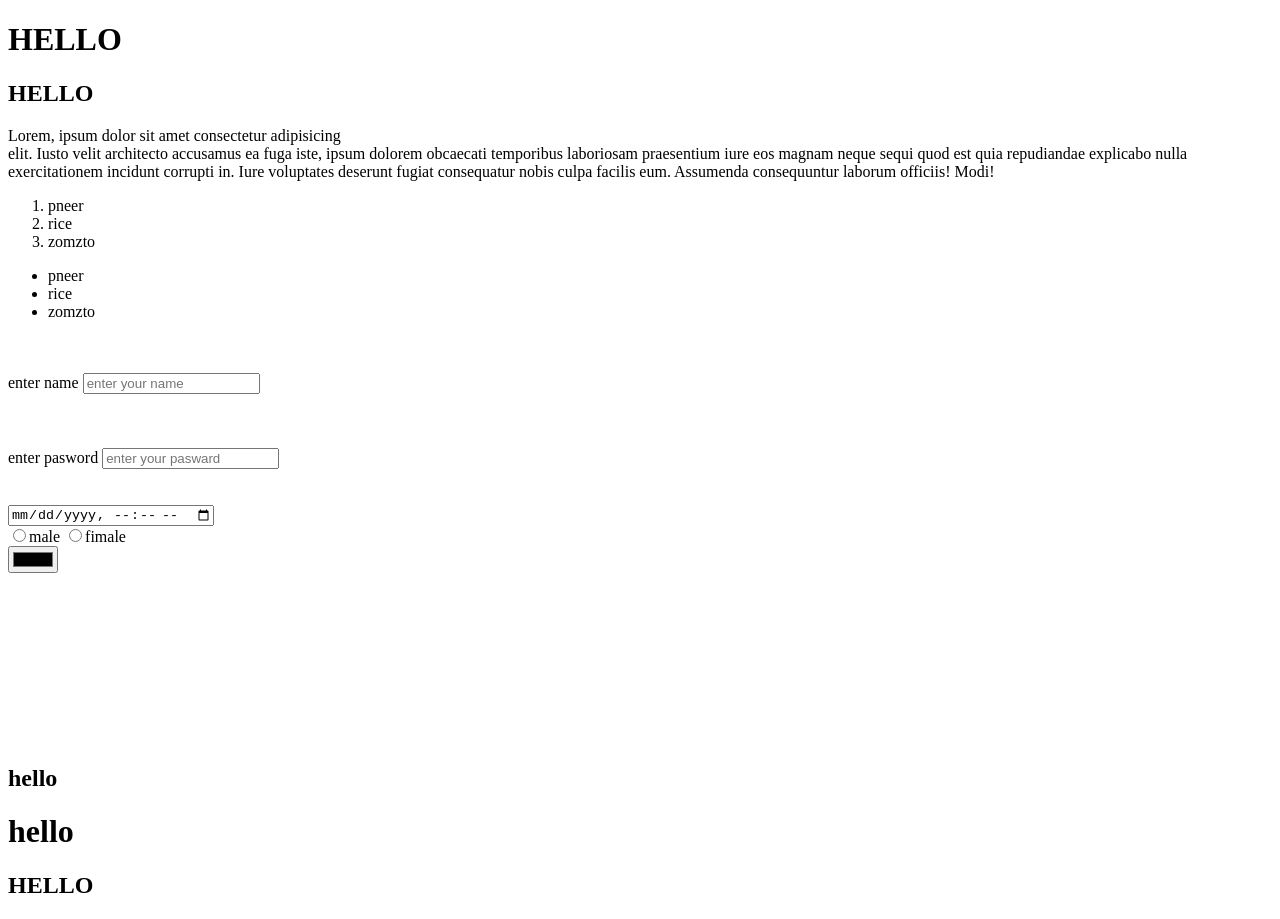
==== index.html @ 803e21fe "final code" ====
<!DOCTYPE html>
<html lang="en">
<head>
    <meta charset="UTF-8">
    <meta name="viewport" content="width=device-width, initial-scale=1.0">
    <title>Document</title>
</head>
<body>
    <h1>HELLO</h1>
    <h2>HELLO</h2>
    <p>Lorem, ipsum dolor sit amet consectetur adipisicing <br>elit. Iusto velit architecto accusamus ea fuga iste, ipsum dolorem obcaecati temporibus laboriosam praesentium iure eos magnam neque sequi quod est quia repudiandae explicabo nulla exercitationem incidunt corrupti in. Iure voluptates deserunt fugiat consequatur nobis culpa facilis eum. Assumenda consequuntur laborum officiis! Modi!</p>
    <ol>
        <li>
            pneer
        </li>
        <li>
            rice
        </li>
        <li>
            zomzto 
        </li>

    </ol>
    
    <ul>
          <li>
            pneer
        </li>
        <li>
            rice
        </li>
        <li>
            zomzto 
        </li>
         </ul>
     <img src="https://static.vecteezy.com/system/resources/thumbnails/053/733/179/small/every-detail-of-a-sleek-modern-car-captured-in-close-up-photo.jpg" alt="" sizes="" srcset="">
     <br> <br>
     <a href="">
        
     </a>


    
    <form >
       enter name <input type="text" placeholder="enter your name ">
       <br><br><br><br>
       enter pasword <input type="password" placeholder="enter your pasward">
       <br><br><br>
       <input type="datetime-local">
       <br>
       <input type="radio">male
       <input type="radio">fimale
       <br>
       <input type="color">
       <br><br>
       <video autoplay loop muted src="c:\Users\admin\Desktop\WEB\WhatsApp Video 2026-02-20 at 2.45.41 PM.mp4"></video>
    <div>
        <h2>
            hello
        </h2>
        <h1>hello

        </h1>
        <h2>
            HELLO
        </h2>
    </div>
    </form>
</body>
</html>
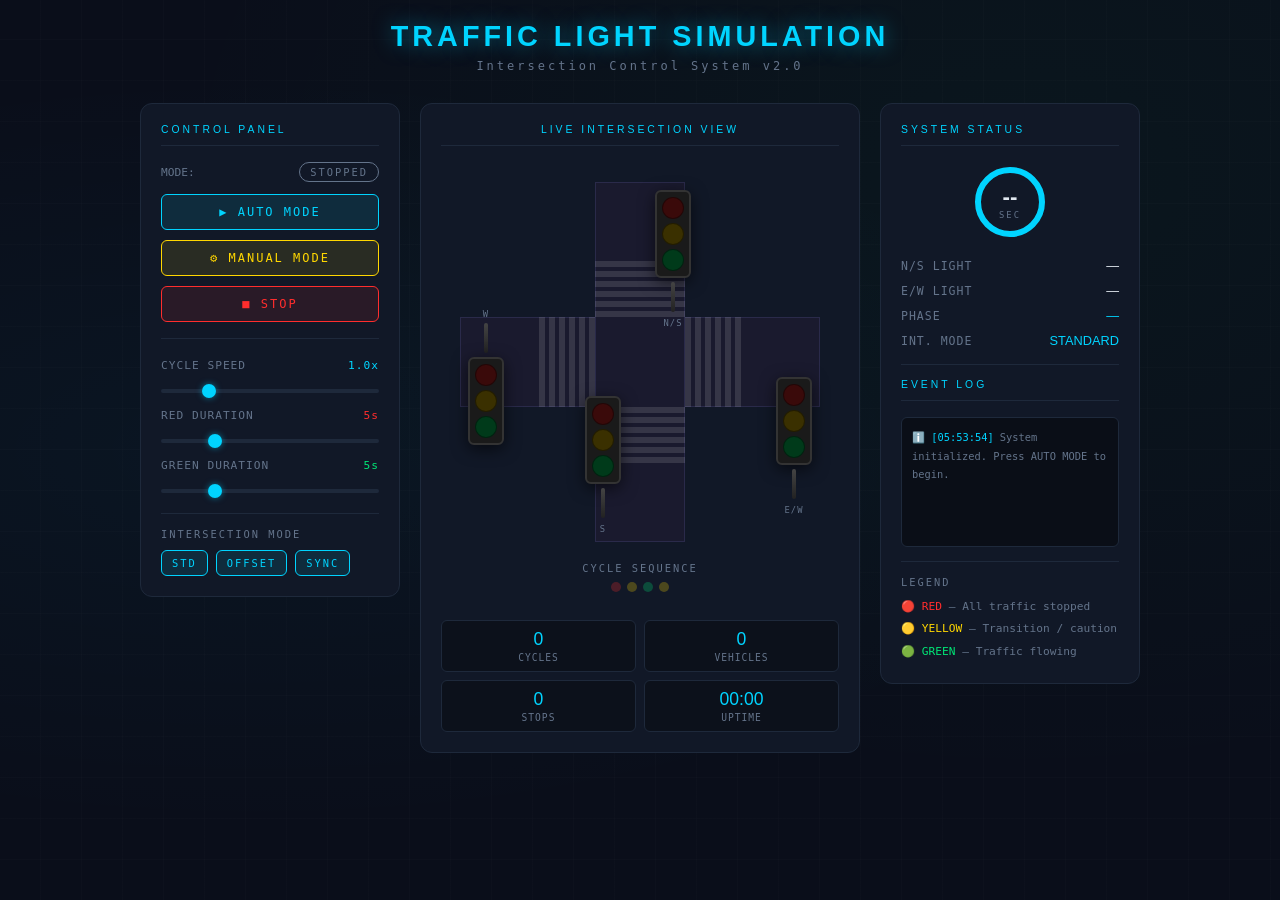
==== commit 237399eb: "Rename H.html to index.html" ====
--- a/index.html
+++ b/index.html
@@ -1,70 +1,1010 @@
 <!DOCTYPE html>
 <html lang="en">
 <head>
-    <meta charset="UTF-8">
-    <meta name="viewport" content="width=device-width, initial-scale=1.0">
-    <title>Document</title>
+<meta charset="UTF-8">
+<meta name="viewport" content="width=device-width, initial-scale=1.0">
+<title>Traffic Light Simulation</title>
+<style>
+  @import url('https://fonts.googleapis.com/css2?family=Share+Tech+Mono&family=Orbitron:wght@400;700;900&display=swap');
+
+  :root {
+    --bg: #0a0e1a;
+    --panel: #111827;
+    --border: #1e293b;
+    --accent: #00d4ff;
+    --red: #ff2d2d;
+    --yellow: #ffd700;
+    --green: #00e676;
+    --red-dim: #3a0a0a;
+    --yellow-dim: #3a3000;
+    --green-dim: #003a1a;
+    --text: #e2e8f0;
+    --muted: #64748b;
+  }
+
+  * { box-sizing: border-box; margin: 0; padding: 0; }
+
+  body {
+    background: var(--bg);
+    font-family: 'Share Tech Mono', monospace;
+    color: var(--text);
+    min-height: 100vh;
+    display: flex;
+    flex-direction: column;
+    align-items: center;
+    padding: 20px;
+    background-image:
+      radial-gradient(ellipse at 20% 50%, rgba(0,212,255,0.04) 0%, transparent 60%),
+      radial-gradient(ellipse at 80% 20%, rgba(0,230,118,0.04) 0%, transparent 60%),
+      repeating-linear-gradient(0deg, transparent, transparent 40px, rgba(255,255,255,0.01) 40px, rgba(255,255,255,0.01) 41px),
+      repeating-linear-gradient(90deg, transparent, transparent 40px, rgba(255,255,255,0.01) 40px, rgba(255,255,255,0.01) 41px);
+  }
+
+  header {
+    text-align: center;
+    margin-bottom: 30px;
+  }
+
+  header h1 {
+    font-family: 'Orbitron', sans-serif;
+    font-size: 1.8rem;
+    font-weight: 900;
+    letter-spacing: 4px;
+    color: var(--accent);
+    text-shadow: 0 0 20px rgba(0,212,255,0.5);
+    text-transform: uppercase;
+  }
+
+  header p {
+    color: var(--muted);
+    font-size: 0.75rem;
+    letter-spacing: 3px;
+    margin-top: 6px;
+  }
+
+  .main-layout {
+    display: grid;
+    grid-template-columns: 260px 1fr 260px;
+    gap: 20px;
+    width: 100%;
+    max-width: 1000px;
+    align-items: start;
+  }
+
+  .panel {
+    background: var(--panel);
+    border: 1px solid var(--border);
+    border-radius: 12px;
+    padding: 20px;
+  }
+
+  .panel-title {
+    font-family: 'Orbitron', sans-serif;
+    font-size: 0.65rem;
+    letter-spacing: 3px;
+    color: var(--accent);
+    text-transform: uppercase;
+    margin-bottom: 16px;
+    padding-bottom: 10px;
+    border-bottom: 1px solid var(--border);
+  }
+
+  /* ── Intersection Scene ── */
+  .scene-panel {
+    display: flex;
+    flex-direction: column;
+    align-items: center;
+    gap: 20px;
+  }
+
+  .intersection-wrapper {
+    position: relative;
+    width: 360px;
+    height: 360px;
+  }
+
+  /* Road */
+  .road-h, .road-v {
+    position: absolute;
+    background: #1a1a2e;
+    border: 1px solid #2a2a4a;
+  }
+  .road-h { left: 0; right: 0; top: 50%; transform: translateY(-50%); height: 90px; }
+  .road-v { top: 0; bottom: 0; left: 50%; transform: translateX(-50%); width: 90px; }
+
+  /* Lane markings */
+  .lane-mark {
+    position: absolute;
+    background: rgba(255,255,255,0.15);
+  }
+  .lane-mark.h { height: 3px; width: 40px; top: 50%; transform: translateY(-50%); }
+  .lane-mark.v { width: 3px; height: 40px; left: 50%; transform: translateX(-50%); }
+
+  /* Crosswalk stripes */
+  .crosswalk {
+    position: absolute;
+    display: flex;
+    gap: 4px;
+  }
+  .crosswalk.top { bottom: calc(50% + 45px); left: 50%; transform: translateX(-50%); flex-direction: column; }
+  .crosswalk.bottom { top: calc(50% + 45px); left: 50%; transform: translateX(-50%); flex-direction: column; }
+  .crosswalk.left { right: calc(50% + 45px); top: 50%; transform: translateY(-50%); flex-direction: row; }
+  .crosswalk.right { left: calc(50% + 45px); top: 50%; transform: translateY(-50%); flex-direction: row; }
+
+  .stripe-h { width: 90px; height: 6px; background: rgba(255,255,255,0.12); }
+  .stripe-v { height: 90px; width: 6px; background: rgba(255,255,255,0.12); }
+
+  /* Ground */
+  .ground {
+    position: absolute;
+    inset: 0;
+    z-index: -1;
+    background: #12151f;
+    border-radius: 8px;
+  }
+
+  /* Traffic Lights on poles */
+  .tl-pole {
+    position: absolute;
+    display: flex;
+    flex-direction: column;
+    align-items: center;
+    gap: 4px;
+  }
+
+  .pole-stick {
+    width: 4px;
+    height: 30px;
+    background: linear-gradient(to bottom, #444, #222);
+    border-radius: 2px;
+  }
+
+  .tl-box {
+    width: 36px;
+    background: #1a1a1a;
+    border: 2px solid #333;
+    border-radius: 6px;
+    padding: 5px;
+    display: flex;
+    flex-direction: column;
+    gap: 4px;
+    align-items: center;
+    box-shadow: 0 4px 16px rgba(0,0,0,0.6);
+  }
+
+  .bulb {
+    width: 22px;
+    height: 22px;
+    border-radius: 50%;
+    border: 1.5px solid rgba(0,0,0,0.4);
+    transition: box-shadow 0.3s ease, background 0.3s ease;
+  }
+
+  .bulb.red-off   { background: var(--red-dim); }
+  .bulb.yellow-off{ background: var(--yellow-dim); }
+  .bulb.green-off { background: var(--green-dim); }
+
+  .bulb.red-on    { background: var(--red);    box-shadow: 0 0 10px 4px rgba(255,45,45,0.7),  0 0 20px 6px rgba(255,45,45,0.3); }
+  .bulb.yellow-on { background: var(--yellow); box-shadow: 0 0 10px 4px rgba(255,215,0,0.7),  0 0 20px 6px rgba(255,215,0,0.3); }
+  .bulb.green-on  { background: var(--green);  box-shadow: 0 0 10px 4px rgba(0,230,118,0.7),  0 0 20px 6px rgba(0,230,118,0.3); }
+
+  /* Position lights around intersection */
+  .tl-north { top: 8px; left: 50%; transform: translateX(15px); flex-direction: column; }
+  .tl-south { bottom: 8px; left: 50%; transform: translateX(-55px); flex-direction: column-reverse; }
+  .tl-east  { right: 8px; top: 50%; transform: translateY(15px); flex-direction: column; }
+  .tl-west  { left: 8px; top: 50%; transform: translateY(-55px); flex-direction: column; }
+
+  /* Direction label */
+  .dir-label {
+    font-size: 0.55rem;
+    letter-spacing: 1px;
+    color: var(--muted);
+    margin-top: 2px;
+  }
+
+  /* Vehicles */
+  .vehicle {
+    position: absolute;
+    width: 28px;
+    height: 16px;
+    border-radius: 4px;
+    transition: transform 0.5s linear, opacity 0.3s;
+  }
+
+  /* ── Controls ── */
+  .control-row {
+    display: flex;
+    flex-direction: column;
+    gap: 10px;
+  }
+
+  .btn {
+    font-family: 'Share Tech Mono', monospace;
+    font-size: 0.75rem;
+    letter-spacing: 2px;
+    text-transform: uppercase;
+    padding: 10px 14px;
+    border-radius: 6px;
+    border: 1px solid;
+    cursor: pointer;
+    transition: all 0.2s ease;
+  }
+
+  .btn-primary {
+    background: rgba(0,212,255,0.1);
+    border-color: var(--accent);
+    color: var(--accent);
+  }
+  .btn-primary:hover { background: rgba(0,212,255,0.2); box-shadow: 0 0 12px rgba(0,212,255,0.3); }
+
+  .btn-danger {
+    background: rgba(255,45,45,0.1);
+    border-color: var(--red);
+    color: var(--red);
+  }
+  .btn-danger:hover { background: rgba(255,45,45,0.2); }
+
+  .btn-warning {
+    background: rgba(255,215,0,0.1);
+    border-color: var(--yellow);
+    color: var(--yellow);
+  }
+  .btn-warning:hover { background: rgba(255,215,0,0.2); }
+
+  .btn-success {
+    background: rgba(0,230,118,0.1);
+    border-color: var(--green);
+    color: var(--green);
+  }
+  .btn-success:hover { background: rgba(0,230,118,0.2); }
+
+  /* Speed slider */
+  .slider-group { margin-top: 6px; }
+  .slider-label {
+    font-size: 0.7rem;
+    color: var(--muted);
+    letter-spacing: 1px;
+    margin-bottom: 6px;
+    display: flex;
+    justify-content: space-between;
+  }
+
+  input[type=range] {
+    width: 100%;
+    -webkit-appearance: none;
+    height: 4px;
+    border-radius: 2px;
+    background: var(--border);
+    outline: none;
+  }
+  input[type=range]::-webkit-slider-thumb {
+    -webkit-appearance: none;
+    width: 14px; height: 14px;
+    border-radius: 50%;
+    background: var(--accent);
+    cursor: pointer;
+    box-shadow: 0 0 6px rgba(0,212,255,0.5);
+  }
+
+  /* ── Status / Log Panel ── */
+  .status-grid {
+    display: flex;
+    flex-direction: column;
+    gap: 10px;
+    margin-bottom: 16px;
+  }
+
+  .status-item {
+    display: flex;
+    justify-content: space-between;
+    align-items: center;
+    font-size: 0.72rem;
+  }
+
+  .status-key { color: var(--muted); letter-spacing: 1px; }
+  .status-val { font-family: 'Orbitron', sans-serif; font-size: 0.8rem; }
+  .status-val.red    { color: var(--red); }
+  .status-val.yellow { color: var(--yellow); }
+  .status-val.green  { color: var(--green); }
+  .status-val.accent { color: var(--accent); }
+
+  /* Timer ring */
+  .timer-ring-wrap {
+    display: flex;
+    justify-content: center;
+    margin: 10px 0 16px;
+  }
+
+  .timer-ring {
+    position: relative;
+    width: 80px;
+    height: 80px;
+  }
+
+  .timer-ring svg { transform: rotate(-90deg); }
+
+  .timer-ring-text {
+    position: absolute;
+    inset: 0;
+    display: flex;
+    flex-direction: column;
+    align-items: center;
+    justify-content: center;
+  }
+
+  .timer-num {
+    font-family: 'Orbitron', sans-serif;
+    font-size: 1.4rem;
+    font-weight: 700;
+  }
+
+  .timer-sub {
+    font-size: 0.55rem;
+    letter-spacing: 2px;
+    color: var(--muted);
+  }
+
+  /* Log */
+  .log-box {
+    background: rgba(0,0,0,0.4);
+    border: 1px solid var(--border);
+    border-radius: 6px;
+    padding: 10px;
+    height: 130px;
+    overflow-y: auto;
+    font-size: 0.65rem;
+    line-height: 1.8;
+  }
+
+  .log-box::-webkit-scrollbar { width: 4px; }
+  .log-box::-webkit-scrollbar-track { background: transparent; }
+  .log-box::-webkit-scrollbar-thumb { background: var(--border); border-radius: 2px; }
+
+  .log-entry { color: var(--muted); }
+  .log-entry span { margin-right: 6px; }
+  .log-entry.red span    { color: var(--red); }
+  .log-entry.yellow span { color: var(--yellow); }
+  .log-entry.green span  { color: var(--green); }
+  .log-entry.info span   { color: var(--accent); }
+
+  /* Sequence viz */
+  .sequence-row {
+    display: flex;
+    gap: 6px;
+    margin-top: 8px;
+    justify-content: center;
+  }
+
+  .seq-dot {
+    width: 10px; height: 10px;
+    border-radius: 50%;
+    opacity: 0.25;
+    transition: opacity 0.3s, box-shadow 0.3s;
+  }
+  .seq-dot.active { opacity: 1; }
+  .seq-dot.r { background: var(--red); }
+  .seq-dot.r.active { box-shadow: 0 0 6px var(--red); }
+  .seq-dot.y { background: var(--yellow); }
+  .seq-dot.y.active { box-shadow: 0 0 6px var(--yellow); }
+  .seq-dot.g { background: var(--green); }
+  .seq-dot.g.active { box-shadow: 0 0 6px var(--green); }
+
+  /* Mode badges */
+  .mode-badge {
+    display: inline-block;
+    padding: 3px 10px;
+    border-radius: 20px;
+    font-size: 0.65rem;
+    letter-spacing: 2px;
+    text-transform: uppercase;
+    border: 1px solid;
+  }
+  .mode-badge.auto   { border-color: var(--accent); color: var(--accent); background: rgba(0,212,255,0.08); }
+  .mode-badge.manual { border-color: var(--yellow); color: var(--yellow); background: rgba(255,215,0,0.08); }
+  .mode-badge.stopped{ border-color: var(--muted); color: var(--muted); background: transparent; }
+
+  /* Stats row */
+  .stats-mini {
+    display: grid;
+    grid-template-columns: 1fr 1fr;
+    gap: 8px;
+    margin-top: 8px;
+  }
+
+  .stat-box {
+    background: rgba(0,0,0,0.3);
+    border: 1px solid var(--border);
+    border-radius: 6px;
+    padding: 8px;
+    text-align: center;
+  }
+
+  .stat-num {
+    font-family: 'Orbitron', sans-serif;
+    font-size: 1.1rem;
+    color: var(--accent);
+  }
+
+  .stat-lbl {
+    font-size: 0.6rem;
+    color: var(--muted);
+    letter-spacing: 1px;
+    margin-top: 2px;
+  }
+
+  @media (max-width: 900px) {
+    .main-layout { grid-template-columns: 1fr; }
+    .intersection-wrapper { width: 300px; height: 300px; }
+  }
+</style>
 </head>
 <body>
-    <h1>HELLO</h1>
-    <h2>HELLO</h2>
-    <p>Lorem, ipsum dolor sit amet consectetur adipisicing <br>elit. Iusto velit architecto accusamus ea fuga iste, ipsum dolorem obcaecati temporibus laboriosam praesentium iure eos magnam neque sequi quod est quia repudiandae explicabo nulla exercitationem incidunt corrupti in. Iure voluptates deserunt fugiat consequatur nobis culpa facilis eum. Assumenda consequuntur laborum officiis! Modi!</p>
-    <ol>
-        <li>
-            pneer
-        </li>
-        <li>
-            rice
-        </li>
-        <li>
-            zomzto 
-        </li>
-
-    </ol>
-    
-    <ul>
-          <li>
-            pneer
-        </li>
-        <li>
-            rice
-        </li>
-        <li>
-            zomzto 
-        </li>
-         </ul>
-     <img src="https://static.vecteezy.com/system/resources/thumbnails/053/733/179/small/every-detail-of-a-sleek-modern-car-captured-in-close-up-photo.jpg" alt="" sizes="" srcset="">
-     <br> <br>
-     <a href="">
-        
-     </a>
-
-
-    
-    <form >
-       enter name <input type="text" placeholder="enter your name ">
-       <br><br><br><br>
-       enter pasword <input type="password" placeholder="enter your pasward">
-       <br><br><br>
-       <input type="datetime-local">
-       <br>
-       <input type="radio">male
-       <input type="radio">fimale
-       <br>
-       <input type="color">
-       <br><br>
-       <video autoplay loop muted src="c:\Users\admin\Desktop\WEB\WhatsApp Video 2026-02-20 at 2.45.41 PM.mp4"></video>
+
+<header>
+  <h1>Traffic Light Simulation</h1>
+  <p>Intersection Control System v2.0</p>
+</header>
+
+<div class="main-layout">
+
+  <!-- LEFT: Controls -->
+  <div class="panel">
+    <div class="panel-title">Control Panel</div>
+
+    <div style="margin-bottom:12px; display:flex; justify-content:space-between; align-items:center;">
+      <span style="font-size:0.7rem; color:var(--muted)">MODE:</span>
+      <span class="mode-badge stopped" id="modeBadge">STOPPED</span>
+    </div>
+
+    <div class="control-row">
+      <button class="btn btn-primary" onclick="startAuto()">▶ AUTO MODE</button>
+      <button class="btn btn-warning" onclick="toggleManual()">⚙ MANUAL MODE</button>
+      <button class="btn btn-danger" onclick="stopSim()">■ STOP</button>
+    </div>
+
+    <div id="manualControls" style="display:none; margin-top:14px; padding-top:14px; border-top:1px solid var(--border);">
+      <div style="font-size:0.65rem; color:var(--muted); letter-spacing:2px; margin-bottom:10px;">MANUAL OVERRIDE</div>
+      <div class="control-row">
+        <button class="btn btn-danger"  onclick="setManualState('red')">🔴 SET RED</button>
+        <button class="btn btn-warning" onclick="setManualState('yellow')">🟡 SET YELLOW</button>
+        <button class="btn btn-success" onclick="setManualState('green')">🟢 SET GREEN</button>
+      </div>
+    </div>
+
+    <div style="margin-top:16px; padding-top:14px; border-top:1px solid var(--border);">
+      <div class="slider-group">
+        <div class="slider-label">
+          <span>CYCLE SPEED</span>
+          <span id="speedLabel" style="color:var(--accent)">1.0x</span>
+        </div>
+        <input type="range" min="5" max="30" value="10" id="speedSlider" oninput="updateSpeed(this.value)">
+      </div>
+
+      <div class="slider-group" style="margin-top:12px;">
+        <div class="slider-label">
+          <span>RED DURATION</span>
+          <span id="redDurLabel" style="color:var(--red)">5s</span>
+        </div>
+        <input type="range" min="2" max="15" value="5" id="redDur" oninput="updateDuration('red', this.value)">
+      </div>
+
+      <div class="slider-group" style="margin-top:12px;">
+        <div class="slider-label">
+          <span>GREEN DURATION</span>
+          <span id="greenDurLabel" style="color:var(--green)">5s</span>
+        </div>
+        <input type="range" min="2" max="15" value="5" id="greenDur" oninput="updateDuration('green', this.value)">
+      </div>
+    </div>
+
+    <div style="margin-top:16px; padding-top:14px; border-top:1px solid var(--border);">
+      <div style="font-size:0.65rem; color:var(--muted); letter-spacing:2px; margin-bottom:10px;">INTERSECTION MODE</div>
+      <div style="display:flex; gap:8px; flex-wrap:wrap;">
+        <button class="btn btn-primary" style="padding:6px 10px; font-size:0.65rem;" onclick="setIntersectionMode('standard')">STD</button>
+        <button class="btn btn-primary" style="padding:6px 10px; font-size:0.65rem;" onclick="setIntersectionMode('offset')">OFFSET</button>
+        <button class="btn btn-primary" style="padding:6px 10px; font-size:0.65rem;" onclick="setIntersectionMode('sync')">SYNC</button>
+      </div>
+    </div>
+  </div>
+
+  <!-- CENTER: Intersection Scene -->
+  <div class="panel scene-panel">
+    <div class="panel-title" style="text-align:center; width:100%">Live Intersection View</div>
+
+    <div class="intersection-wrapper" id="intersection">
+      <div class="ground"></div>
+      <div class="road-h"></div>
+      <div class="road-v"></div>
+
+      <!-- Crosswalks -->
+      <div class="crosswalk top" id="cwTop"></div>
+      <div class="crosswalk bottom" id="cwBottom"></div>
+      <div class="crosswalk left" id="cwLeft"></div>
+      <div class="crosswalk right" id="cwRight"></div>
+
+      <!-- North Light (NS direction) -->
+      <div class="tl-pole tl-north" id="tlNorth">
+        <div class="tl-box" id="boxNS">
+          <div class="bulb red-off"    id="ns-red"></div>
+          <div class="bulb yellow-off" id="ns-yellow"></div>
+          <div class="bulb green-off"  id="ns-green"></div>
+        </div>
+        <div class="pole-stick"></div>
+        <div class="dir-label">N/S</div>
+      </div>
+
+      <!-- South Light -->
+      <div class="tl-pole tl-south" id="tlSouth">
+        <div class="dir-label">S</div>
+        <div class="pole-stick"></div>
+        <div class="tl-box" id="boxS">
+          <div class="bulb red-off"    id="s-red"></div>
+          <div class="bulb yellow-off" id="s-yellow"></div>
+          <div class="bulb green-off"  id="s-green"></div>
+        </div>
+      </div>
+
+      <!-- East Light (EW direction) -->
+      <div class="tl-pole tl-east" id="tlEast">
+        <div class="tl-box" id="boxEW">
+          <div class="bulb red-off"    id="ew-red"></div>
+          <div class="bulb yellow-off" id="ew-yellow"></div>
+          <div class="bulb green-off"  id="ew-green"></div>
+        </div>
+        <div class="pole-stick"></div>
+        <div class="dir-label">E/W</div>
+      </div>
+
+      <!-- West Light -->
+      <div class="tl-pole tl-west" id="tlWest">
+        <div class="dir-label">W</div>
+        <div class="pole-stick"></div>
+        <div class="tl-box" id="boxW">
+          <div class="bulb red-off"    id="w-red"></div>
+          <div class="bulb yellow-off" id="w-yellow"></div>
+          <div class="bulb green-off"  id="w-green"></div>
+        </div>
+      </div>
+
+      <!-- Vehicles container -->
+      <div id="vehicles"></div>
+    </div>
+
+    <!-- Sequence dots -->
     <div>
-        <h2>
-            hello
-        </h2>
-        <h1>hello
-
-        </h1>
-        <h2>
-            HELLO
-        </h2>
-    </div>
-    </form>
+      <div style="font-size:0.65rem; color:var(--muted); letter-spacing:2px; text-align:center; margin-bottom:6px;">CYCLE SEQUENCE</div>
+      <div class="sequence-row">
+        <div class="seq-dot r" id="seq0" title="Red"></div>
+        <div class="seq-dot y" id="seq1" title="Yellow (transition)"></div>
+        <div class="seq-dot g" id="seq2" title="Green"></div>
+        <div class="seq-dot y" id="seq3" title="Yellow (warning)"></div>
+      </div>
+    </div>
+
+    <!-- Stats mini -->
+    <div class="stats-mini" style="width:100%">
+      <div class="stat-box">
+        <div class="stat-num" id="cycleCount">0</div>
+        <div class="stat-lbl">CYCLES</div>
+      </div>
+      <div class="stat-box">
+        <div class="stat-num" id="vehicleCount">0</div>
+        <div class="stat-lbl">VEHICLES</div>
+      </div>
+      <div class="stat-box">
+        <div class="stat-num" id="stopCount">0</div>
+        <div class="stat-lbl">STOPS</div>
+      </div>
+      <div class="stat-box">
+        <div class="stat-num" id="uptime">00:00</div>
+        <div class="stat-lbl">UPTIME</div>
+      </div>
+    </div>
+  </div>
+
+  <!-- RIGHT: Status + Log -->
+  <div class="panel">
+    <div class="panel-title">System Status</div>
+
+    <!-- Timer ring -->
+    <div class="timer-ring-wrap">
+      <div class="timer-ring">
+        <svg width="80" height="80" viewBox="0 0 80 80">
+          <circle cx="40" cy="40" r="32" fill="none" stroke="var(--border)" stroke-width="6"/>
+          <circle cx="40" cy="40" r="32" fill="none" stroke-width="6"
+            stroke-linecap="round"
+            id="timerArc"
+            stroke="var(--accent)"
+            stroke-dasharray="201"
+            stroke-dashoffset="0"/>
+        </svg>
+        <div class="timer-ring-text">
+          <div class="timer-num" id="timerNum">--</div>
+          <div class="timer-sub">SEC</div>
+        </div>
+      </div>
+    </div>
+
+    <div class="status-grid">
+      <div class="status-item">
+        <span class="status-key">N/S LIGHT</span>
+        <span class="status-val" id="nsState">—</span>
+      </div>
+      <div class="status-item">
+        <span class="status-key">E/W LIGHT</span>
+        <span class="status-val" id="ewState">—</span>
+      </div>
+      <div class="status-item">
+        <span class="status-key">PHASE</span>
+        <span class="status-val accent" id="phaseState">—</span>
+      </div>
+      <div class="status-item">
+        <span class="status-key">INT. MODE</span>
+        <span class="status-val accent" id="intModeLabel">STANDARD</span>
+      </div>
+    </div>
+
+    <div style="border-top:1px solid var(--border); padding-top:14px; margin-top:4px;">
+      <div class="panel-title">Event Log</div>
+      <div class="log-box" id="logBox"></div>
+    </div>
+
+    <!-- Legend -->
+    <div style="margin-top:14px; padding-top:14px; border-top:1px solid var(--border);">
+      <div style="font-size:0.65rem; color:var(--muted); letter-spacing:2px; margin-bottom:8px;">LEGEND</div>
+      <div style="font-size:0.7rem; line-height:2; color:var(--muted);">
+        <div>🔴 <span style="color:var(--red)">RED</span> — All traffic stopped</div>
+        <div>🟡 <span style="color:var(--yellow)">YELLOW</span> — Transition / caution</div>
+        <div>🟢 <span style="color:var(--green)">GREEN</span> — Traffic flowing</div>
+      </div>
+    </div>
+  </div>
+
+</div>
+
+<script>
+// ── Build crosswalk stripes ──────────────────────────────────────────────
+function buildCrosswalks() {
+  const cwTop = document.getElementById('cwTop');
+  const cwBottom = document.getElementById('cwBottom');
+  const cwLeft = document.getElementById('cwLeft');
+  const cwRight = document.getElementById('cwRight');
+  for (let i = 0; i < 6; i++) {
+    cwTop.innerHTML += '<div class="stripe-h"></div>';
+    cwBottom.innerHTML += '<div class="stripe-h"></div>';
+    cwLeft.innerHTML += '<div class="stripe-v"></div>';
+    cwRight.innerHTML += '<div class="stripe-v"></div>';
+  }
+}
+buildCrosswalks();
+
+// ── State ────────────────────────────────────────────────────────────────
+const STATES = ['red', 'yellow-to-green', 'green', 'yellow-to-red'];
+const YELLOW_DUR = 2; // seconds
+let durations = { red: 5, green: 5 };
+let speedMult = 1.0;
+let running = false;
+let manual = false;
+let currentPhase = 0; // 0=NS-red/EW-green, 1=NS-red/EW-yellow, 2=NS-green/EW-red, 3=NS-yellow/EW-red
+let timer = 0;
+let maxTimer = 5;
+let cycleCount = 0;
+let vehicleCount = 0;
+let stopCount = 0;
+let uptimeSeconds = 0;
+let intersectionMode = 'standard';
+let intervalId = null;
+let uptimeId = null;
+let vehicleId = 0;
+const vehicles = [];
+
+// ── Light state setter ───────────────────────────────────────────────────
+function setLight(prefix, state) {
+  const r = document.getElementById(prefix + '-red');
+  const y = document.getElementById(prefix + '-yellow');
+  const g = document.getElementById(prefix + '-green');
+  r.className = 'bulb ' + (state === 'red'    ? 'red-on'    : 'red-off');
+  y.className = 'bulb ' + (state === 'yellow' ? 'yellow-on' : 'yellow-off');
+  g.className = 'bulb ' + (state === 'green'  ? 'green-on'  : 'green-off');
+}
+
+function applyPhase(phase) {
+  // phase 0: NS=red,  EW=green
+  // phase 1: NS=red,  EW=yellow
+  // phase 2: NS=green, EW=red
+  // phase 3: NS=yellow, EW=red
+  const nsMap = ['red','red','green','yellow'];
+  const ewMap = ['green','yellow','red','red'];
+  const ns = nsMap[phase], ew = ewMap[phase];
+
+  setLight('ns', ns); setLight('s', ns);
+  setLight('ew', ew); setLight('w', ew);
+
+  const nsEl = document.getElementById('nsState');
+  const ewEl = document.getElementById('ewState');
+  nsEl.textContent = ns.toUpperCase();
+  nsEl.className = 'status-val ' + ns;
+  ewEl.textContent = ew.toUpperCase();
+  ewEl.className = 'status-val ' + ew;
+
+  const phaseNames = ['EW FLOWING','EW CLEARING','NS FLOWING','NS CLEARING'];
+  document.getElementById('phaseState').textContent = phaseNames[phase];
+
+  // sequence dots
+  const seqMap = [0, 1, 2, 3]; // maps to sequence dots
+  for (let i = 0; i < 4; i++) {
+    document.getElementById('seq' + i).classList.toggle('active', i === phase);
+  }
+
+  // log
+  if (phase === 0 || phase === 2) {
+    const dir = phase === 0 ? 'E/W' : 'N/S';
+    const opp = phase === 0 ? 'N/S' : 'E/W';
+    log(ns === 'green' ? 'green' : 'red', `${dir} GREEN — ${opp} RED`);
+    if (ns === 'red' || ew === 'red') stopCount++;
+    document.getElementById('stopCount').textContent = stopCount;
+  }
+
+  // vehicles react
+  vehicles.forEach(v => {
+    const moving = (v.dir === 'NS' && ns === 'green') || (v.dir === 'EW' && ew === 'green');
+    v.moving = moving;
+  });
+}
+
+// ── Timer ring ───────────────────────────────────────────────────────────
+function updateTimerRing(remaining, total) {
+  const circumference = 201;
+  const offset = circumference - (remaining / total) * circumference;
+  const arc = document.getElementById('timerArc');
+  arc.setAttribute('stroke-dashoffset', offset);
+
+  const phase = currentPhase;
+  const colors = ['#ff2d2d','#ffd700','#00e676','#ffd700'];
+  arc.setAttribute('stroke', colors[phase]);
+
+  document.getElementById('timerNum').textContent = Math.ceil(remaining);
+}
+
+// ── Main tick ────────────────────────────────────────────────────────────
+function tick() {
+  if (!running || manual) return;
+  timer -= (0.1 * speedMult);
+
+  updateTimerRing(Math.max(0, timer), maxTimer);
+
+  if (timer <= 0) {
+    // Advance phase
+    currentPhase = (currentPhase + 1) % 4;
+
+    if (intersectionMode === 'offset') {
+      // offset: phases 0,1,2,3 but shifted
+      currentPhase = (currentPhase + 1) % 4;
+    }
+
+    applyPhase(currentPhase);
+
+    const yellowPhases = [1, 3];
+    if (yellowPhases.includes(currentPhase)) {
+      maxTimer = YELLOW_DUR;
+    } else if (currentPhase === 2) {
+      maxTimer = durations.green;
+      cycleCount++;
+      document.getElementById('cycleCount').textContent = cycleCount;
+    } else {
+      maxTimer = durations.red;
+    }
+    timer = maxTimer;
+  }
+
+  moveVehicles();
+}
+
+// ── Vehicles ─────────────────────────────────────────────────────────────
+const COLORS = ['#e74c3c','#3498db','#2ecc71','#f39c12','#9b59b6','#1abc9c','#e67e22','#ecf0f1'];
+
+function spawnVehicle() {
+  if (!running) return;
+  const dir = Math.random() < 0.5 ? 'NS' : 'EW';
+  const id = ++vehicleId;
+  const color = COLORS[Math.floor(Math.random() * COLORS.length)];
+  const el = document.createElement('div');
+  el.className = 'vehicle';
+  el.id = 'v' + id;
+  el.style.background = color;
+  el.style.border = '1.5px solid rgba(255,255,255,0.2)';
+  el.style.borderRadius = dir === 'NS' ? '3px 3px 3px 3px' : '3px 3px 3px 3px';
+  el.style.position = 'absolute';
+  el.style.zIndex = '10';
+  el.style.boxShadow = `0 2px 8px ${color}66`;
+  el.style.transition = 'transform 0.5s linear';
+
+  const offset = intersectionMode === 'sync'
+    ? 135 + (Math.random() - 0.5) * 30
+    : 135 + (Math.random() - 0.5) * 40;
+
+  let x, y, w, h;
+  if (dir === 'NS') {
+    w = 14; h = 22;
+    x = offset;
+    y = -22;
+  } else {
+    w = 22; h = 14;
+    x = -22;
+    y = offset;
+  }
+  el.style.width = w + 'px';
+  el.style.height = h + 'px';
+
+  const v = { id, dir, el, x, y, moving: false, done: false };
+  const nsPhases = [1, 2, 3]; // yellow-to-green, green, yellow-to-red
+  if (dir === 'NS') v.moving = [2, 3].includes(currentPhase) && currentPhase !== 0;
+  else v.moving = [0, 1].includes(currentPhase);
+
+  el.style.left = x + 'px';
+  el.style.top  = y + 'px';
+  document.getElementById('vehicles').appendChild(el);
+  vehicles.push(v);
+
+  vehicleCount++;
+  document.getElementById('vehicleCount').textContent = vehicleCount;
+}
+
+function moveVehicles() {
+  const size = 360;
+  for (let i = vehicles.length - 1; i >= 0; i--) {
+    const v = vehicles[i];
+    if (v.moving) {
+      const speed = 1.5 * speedMult;
+      if (v.dir === 'NS') v.y += speed;
+      else v.x += speed;
+    }
+    v.el.style.left = v.x + 'px';
+    v.el.style.top  = v.y + 'px';
+
+    // Remove if off screen
+    if (v.x > size + 30 || v.y > size + 30) {
+      v.el.remove();
+      vehicles.splice(i, 1);
+    }
+  }
+}
+
+// Spawn vehicles periodically
+let spawnId = null;
+function startSpawning() {
+  if (spawnId) clearInterval(spawnId);
+  spawnId = setInterval(() => {
+    if (running) spawnVehicle();
+  }, 2000 / speedMult);
+}
+
+// ── Uptime ───────────────────────────────────────────────────────────────
+function startUptime() {
+  if (uptimeId) clearInterval(uptimeId);
+  uptimeId = setInterval(() => {
+    if (!running) return;
+    uptimeSeconds++;
+    const m = String(Math.floor(uptimeSeconds / 60)).padStart(2, '0');
+    const s = String(uptimeSeconds % 60).padStart(2, '0');
+    document.getElementById('uptime').textContent = `${m}:${s}`;
+  }, 1000);
+}
+
+// ── Log ──────────────────────────────────────────────────────────────────
+function log(type, msg) {
+  const box = document.getElementById('logBox');
+  const now = new Date();
+  const ts = now.toTimeString().slice(0, 8);
+  const el = document.createElement('div');
+  el.className = 'log-entry ' + type;
+  const icons = { red:'🔴', yellow:'🟡', green:'🟢', info:'ℹ️' };
+  el.innerHTML = `<span>${icons[type] || '•'} [${ts}]</span>${msg}`;
+  box.insertBefore(el, box.firstChild);
+  if (box.children.length > 50) box.removeChild(box.lastChild);
+}
+
+// ── Controls ─────────────────────────────────────────────────────────────
+function startAuto() {
+  if (intervalId) clearInterval(intervalId);
+  running = true;
+  manual = false;
+  currentPhase = 0;
+  maxTimer = durations.red;
+  timer = maxTimer;
+  document.getElementById('modeBadge').textContent = 'AUTO';
+  document.getElementById('modeBadge').className = 'mode-badge auto';
+  document.getElementById('manualControls').style.display = 'none';
+  applyPhase(currentPhase);
+  log('info', 'Auto mode started');
+  intervalId = setInterval(tick, 100);
+  startSpawning();
+  startUptime();
+}
+
+function stopSim() {
+  running = false;
+  manual = false;
+  if (intervalId) clearInterval(intervalId);
+  if (spawnId) clearInterval(spawnId);
+  document.getElementById('modeBadge').textContent = 'STOPPED';
+  document.getElementById('modeBadge').className = 'mode-badge stopped';
+  setLight('ns', 'off'); setLight('s', 'off');
+  setLight('ew', 'off'); setLight('w', 'off');
+  document.getElementById('nsState').textContent = '—';
+  document.getElementById('ewState').textContent = '—';
+  document.getElementById('timerNum').textContent = '--';
+  document.getElementById('timerArc').setAttribute('stroke-dashoffset', 0);
+  vehicles.forEach(v => v.el.remove());
+  vehicles.length = 0;
+  log('info', 'Simulation stopped');
+}
+
+function toggleManual() {
+  if (!running) {
+    running = true;
+    startUptime();
+  }
+  manual = true;
+  if (intervalId) clearInterval(intervalId);
+  if (spawnId) clearInterval(spawnId);
+  document.getElementById('modeBadge').textContent = 'MANUAL';
+  document.getElementById('modeBadge').className = 'mode-badge manual';
+  document.getElementById('manualControls').style.display = 'block';
+  log('info', 'Manual override active');
+}
+
+function setManualState(state) {
+  if (state === 'red') {
+    setLight('ns', 'red'); setLight('s', 'red');
+    setLight('ew', 'red'); setLight('w', 'red');
+    document.getElementById('nsState').textContent = 'RED';
+    document.getElementById('nsState').className = 'status-val red';
+    document.getElementById('ewState').textContent = 'RED';
+    document.getElementById('ewState').className = 'status-val red';
+    log('red', 'Manual: All RED');
+  } else if (state === 'yellow') {
+    setLight('ns', 'yellow'); setLight('s', 'yellow');
+    setLight('ew', 'yellow'); setLight('w', 'yellow');
+    document.getElementById('nsState').textContent = 'YELLOW';
+    document.getElementById('nsState').className = 'status-val yellow';
+    document.getElementById('ewState').textContent = 'YELLOW';
+    document.getElementById('ewState').className = 'status-val yellow';
+    log('yellow', 'Manual: All YELLOW');
+  } else {
+    setLight('ns', 'green'); setLight('s', 'green');
+    setLight('ew', 'green'); setLight('w', 'green');
+    document.getElementById('nsState').textContent = 'GREEN';
+    document.getElementById('nsState').className = 'status-val green';
+    document.getElementById('ewState').textContent = 'GREEN';
+    document.getElementById('ewState').className = 'status-val green';
+    log('green', 'Manual: All GREEN (Warning!)');
+  }
+  document.getElementById('timerNum').textContent = '∞';
+}
+
+function updateSpeed(val) {
+  speedMult = val / 10;
+  document.getElementById('speedLabel').textContent = speedMult.toFixed(1) + 'x';
+  if (running && !manual) {
+    startSpawning();
+  }
+}
+
+function updateDuration(type, val) {
+  durations[type] = parseInt(val);
+  document.getElementById(type + 'DurLabel').textContent = val + 's';
+}
+
+function setIntersectionMode(mode) {
+  intersectionMode = mode;
+  const labels = { standard: 'STANDARD', offset: 'OFFSET', sync: 'SYNC' };
+  document.getElementById('intModeLabel').textContent = labels[mode];
+  log('info', `Intersection mode: ${labels[mode]}`);
+}
+
+// ── Init ─────────────────────────────────────────────────────────────────
+log('info', 'System initialized. Press AUTO MODE to begin.');
+</script>
 </body>
-</html>+</html
